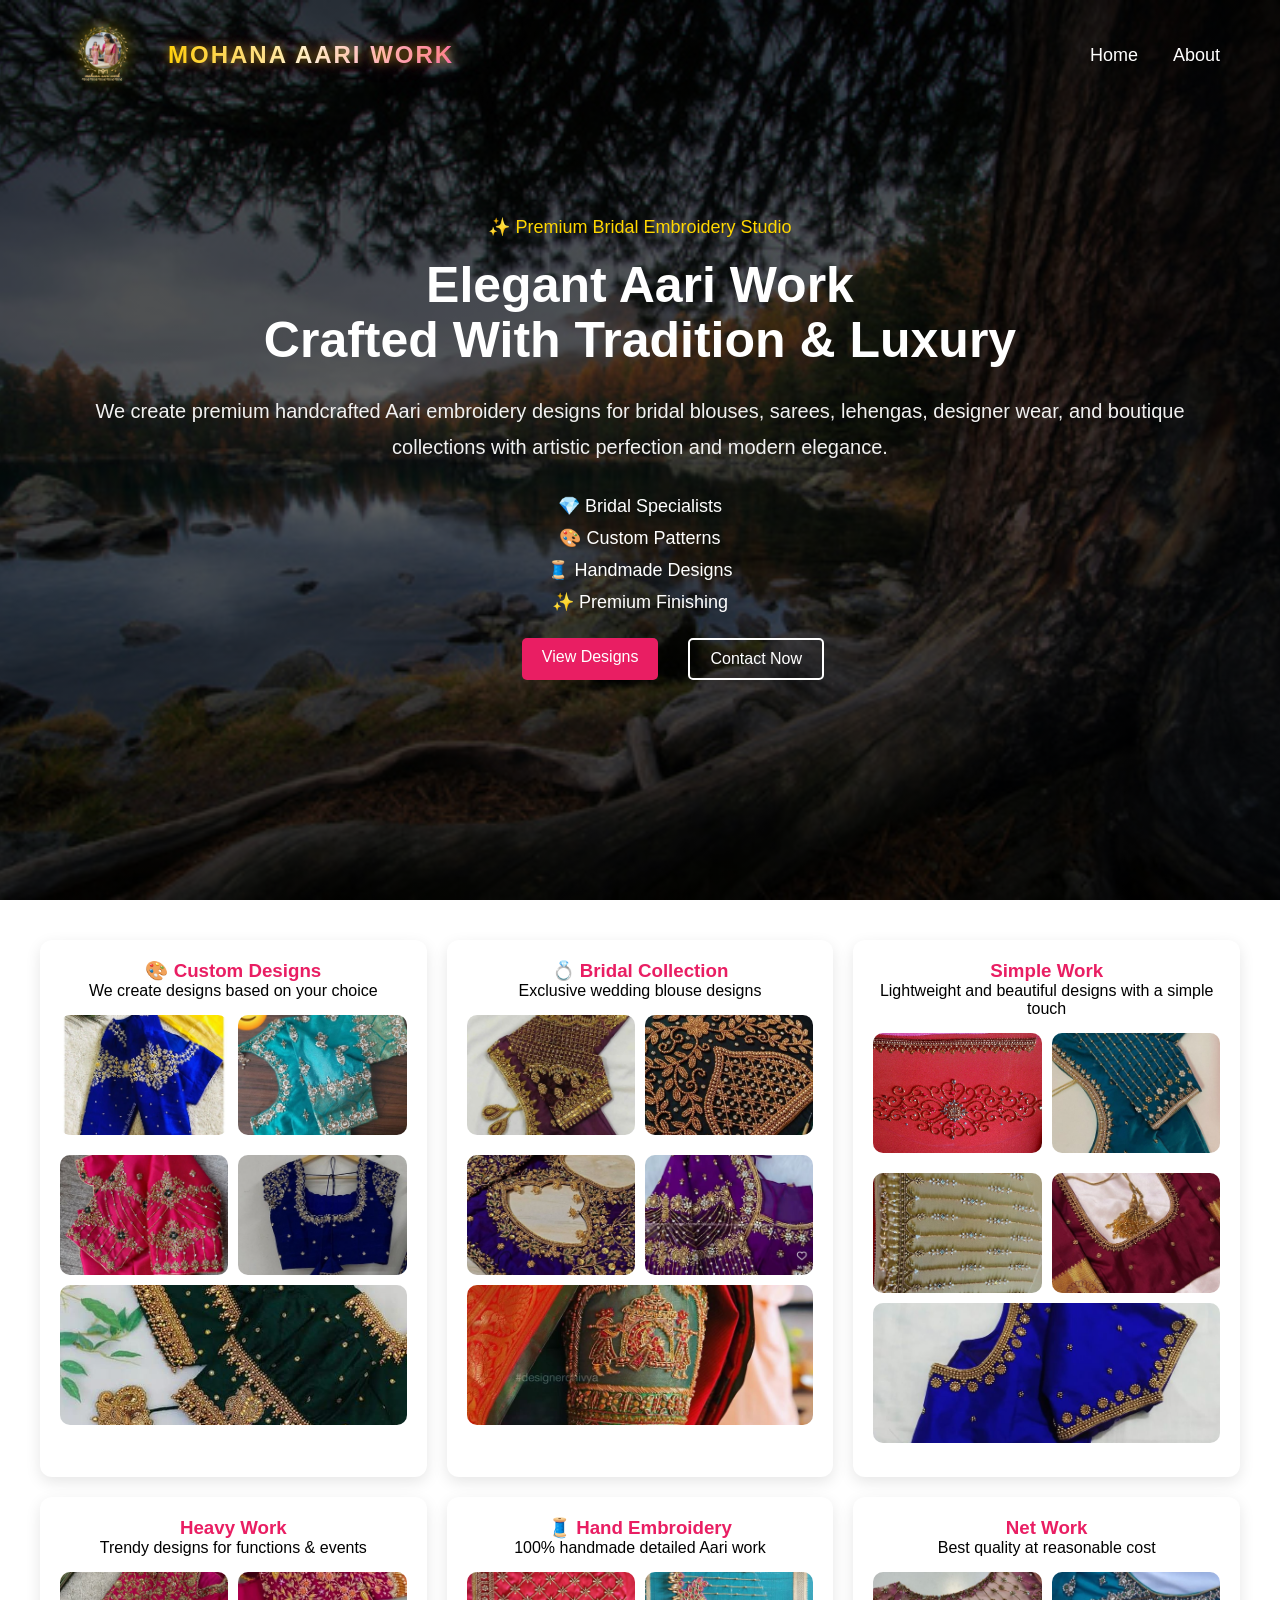
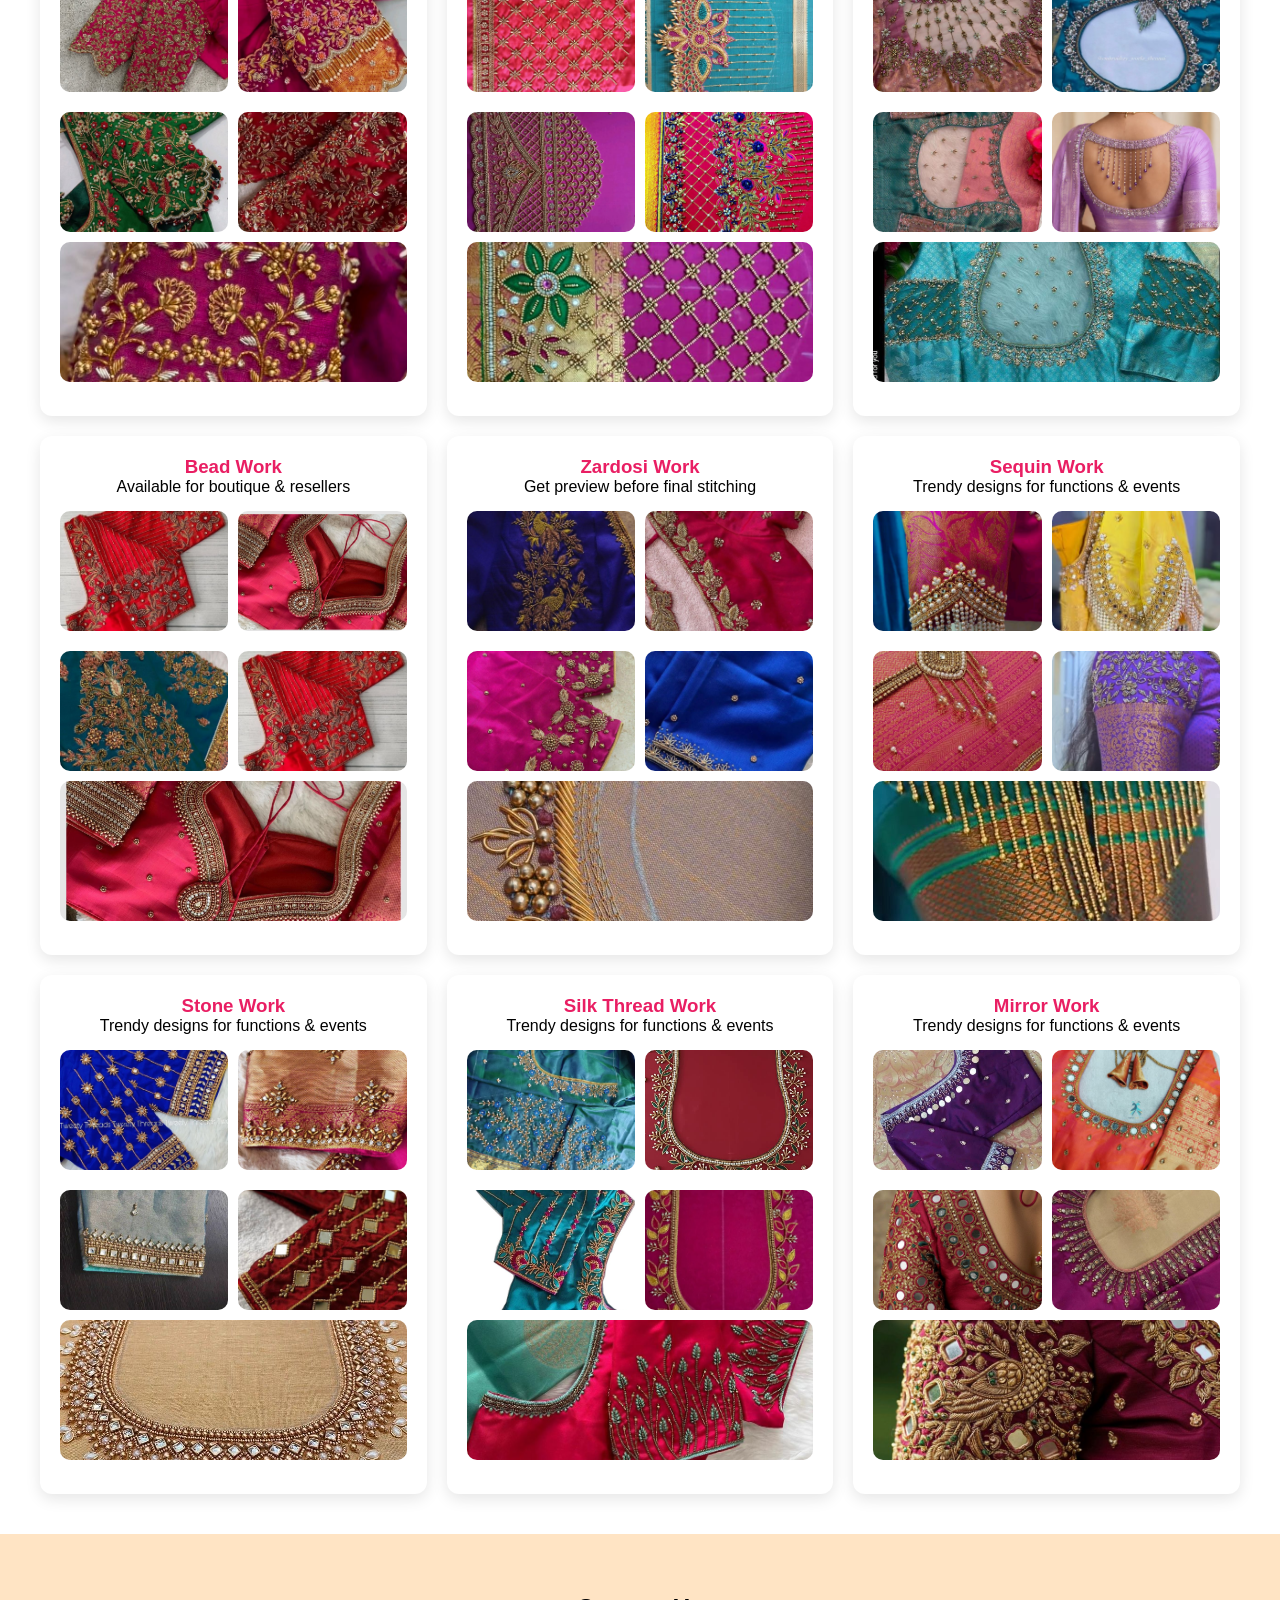
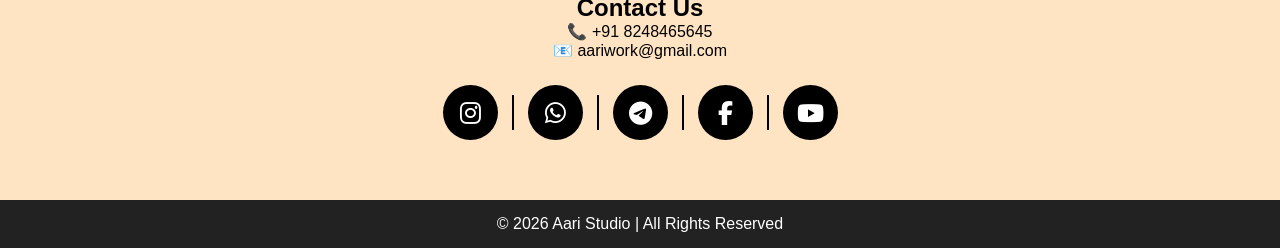
==== index.html @ a58f77e9 "First commit" ====
<!DOCTYPE html>
<html lang="en">
<head>
  <meta charset="UTF-8">
  <title>Aari Work Studio</title>
  <link rel="stylesheet" href="style.css">
 <link href="https://fonts.googleapis.com/css2?family=Cinzel:wght@600&family=Playfair+Display:ital,wght@1,600&display=swap" rel="stylesheet">
<link rel="stylesheet"
href="https://cdnjs.cloudflare.com/ajax/libs/font-awesome/6.5.1/css/all.min.css">
 <body>

<!-- Navbar -->
 <header>
<nav class="navbar">

  <div class="left">
    <img src="logo/20260506_164407.png" class="logo" alt="Logo">
        <div class="logo1">MOHANA AARI WORK</div>
</div>
      <ul class="nav-links">
        <li><a href="#home">Home</a></li>
        <li><a href="about.html">About</a></li>
      </ul>
    </div>

</nav>
</header>

    <section class="hero" id="home">

  <div class="hero-content">

    <span class="tagline">
      ✨ Premium Bridal Embroidery Studio
    </span>

    <h1>
      Elegant Aari Work <br>
      Crafted With Tradition & Luxury
    </h1>

    <p class="hero-subtitle">
      We create premium handcrafted Aari embroidery designs for bridal blouses,
      sarees, lehengas, designer wear, and boutique collections with artistic
      perfection and modern elegance.
    </p>
    <!-- FEATURES -->
    <div class="hero-features">
      <div class="feature-item">
        💎 Bridal Specialists
      </div>
      <div class="feature-item">
        🎨 Custom Patterns
      </div>
      <div class="feature-item">
        🧵 Handmade Designs
      </div>
      <div class="feature-item">
        ✨ Premium Finishing
      </div>
    </div>
 <div class="hero-buttons">
      <a href="work.html" class="btn">View Designs</a>
      <a href="#contact" class="btn secondary">Contact Now</a>
    </div>
  </div>
</section>

<!-- Features Section -->
<section class="features">

  <div class="feature-box">
    <h3>🎨 Custom Designs</h3>
    <p>We create designs based on your choice</p>
<div class="image-grid">
    <img src="Custom Designs/download (1).jpg">
    <img src="Custom Designs/download (2).jpg">
    <img src="Custom Designs/download (3).jpg">
    <img src="Custom Designs/download.jpg">
  </div>
  <img src="Custom Designs/download (4).jpg" alt="Custome Design">
  </div>

  <div class="feature-box">
    <h3>💍 Bridal Collection</h3>
    <p>Exclusive wedding blouse designs</p>
    <div class="image-grid">
    <img src="Bridel/download (4).jpg">
    <img src="Bridel\download (6).jpg">
    <img src="Bridel\download (9).jpg">
    <img src="Bridel\download (10).jpg">
  </div>
     <img src="Bridel\11.jpg" alt="Custom Design">
     
  </div>

  <div class="feature-box">
    <h3>Simple Work</h3>
    <p>Lightweight and beautiful designs with a simple touch</p>
    <div class="image-grid">
    <img src="Simple Work/15.jpg">
    <img src="Simple Work/download (5).jpg">
    <img src="Simple Work/download (7).jpg">
    <img src="Simple Work/Aari Work Designs-Affordable Price Range ➡️From Rs_500_- DM in Instagram⬇️ sunshine_fashion_and_aari.jpg">
  </div>
     <img src="Simple Work/download.jpg" alt="Custom Design">
  </div>

  <div class="feature-box">
    <h3>Heavy Work</h3>
    <p>Trendy designs for functions & events</p>
    <div class="image-grid">
    <img src="Heavy Work/download (1).jpg">
    <img src="Heavy Work/download (2).jpg">
    <img src="Heavy Work/download (3).jpg">
    <img src="Heavy Work/download.jpg">
  </div>
     <img src="Heavy Work/pink bridal blouse designs.jpg" alt="Custom Design">
  </div>

  <div class="feature-box">
    <h3>🧵 Hand Embroidery</h3>
    <p>100% handmade detailed Aari work</p>
    <div class="image-grid">
    <img src="Hand Embroidery/19.jpg">
    <img src="Hand Embroidery/20.jpg">
    <img src="Hand Embroidery/22.jpg">
    <img src="Hand Embroidery/26.jpg">
  </div>
     <img src="Hand Embroidery/21.jpg" alt="Custom Design">
  </div>

  <div class="feature-box">
    <h3>Net Work</h3>
    <p>Best quality at reasonable cost</p>
    <div class="image-grid">
    <img src="Chain Stitch/download (1).jpg">
    <img src="Chain Stitch/download (2).jpg">
    <img src="Chain Stitch/download (3).jpg">
    <img src="Chain Stitch/How to Look Expensive Everywhere (Without Spending Much).jpg">
  </div>
     <img src="Chain Stitch/download.jpg" alt="Custom Design">
  </div>

  <div class="feature-box">
    <h3>Bead Work</h3>
    <p>Available for boutique & resellers</p>
    <div class="image-grid">
    <img src="Bead/2.jpg">
    <img src="Bead/download (11).jpg">
    <img src="Bead/download (8).jpg">
    <img src="Bead/2.jpg">
  </div>
     <img src="Bead/download (11).jpg" alt="Custom Design">
  </div>

  <div class="feature-box">
    <h3>Zardosi Work</h3>
    <p>Get preview before final stitching</p>
    <div class="image-grid">
    <img src="Zardosi/12.jpg">
    <img src="Zardosi/9.jpg">
    <img src="Zardosi/14.jpg">
    <img src="Zardosi/8.jpg">
  </div>
     <img src="Zardosi/13.jpg" alt="Custom Design">
  </div>
   <div class="feature-box">
    <h3>Sequin Work</h3>
    <p>Trendy designs for functions & events</p>
    <div class="image-grid">
    <img src="Sequin/aari work designer blouse.jpg">
    <img src="Sequin/download (1).jpg">
    <img src="Sequin/Hand work.jpg">
    <img src="Sequin/download.jpg">
  </div>
     <img src="Sequin/download (2).jpg" alt="Custom Design">
  </div>
   <div class="feature-box">
    <h3>Stone Work</h3>
    <p>Trendy designs for functions & events</p>
    <div class="image-grid">
    <img src="Stone/1.jpg">
    <img src="Stone/17.jpg">
    <img src="Stone/4.jpg">
    <img src="Stone/7.jpg">
  </div>
     <img src="Stone/16.jpg" alt="Custom Design">
  </div>
  <div class="feature-box">
    <h3>Silk Thread Work</h3>
    <p>Trendy designs for functions & events</p>
    <div class="image-grid">
    <img src="Silk Thread/27.jpg">
    <img src="Silk Thread/29.jpg">
    <img src="Silk Thread/30.jpg">
    <img src="Silk Thread/Simple thread & bead blouse design.jpg">
  </div>
     <img src="Silk Thread/Top 50 Aari Work Blouse Design For Bridal.jpg" alt="Custom Design">
  </div>
  <div class="feature-box">
    <h3>Mirror Work</h3>
    <p>Trendy designs for functions & events</p>
    <div class="image-grid">
    <img src="mirror/3.jpg">
    <img src="mirror/6.jpg">
    <img src="mirror/5.jpg">
    <img src="mirror/18.jpg">
  </div>
     <img src="mirror/4.jpg" alt="Custom Design">
  </div>


</section>


<!-- Contact Section -->
<section id="contact" class="contact">
  <h2>Contact Us</h2>
  <p>📞 +91 8248465645</p>
  <p>📧 aariwork@gmail.com</p>
   <!-- SOCIAL MEDIA -->
  <div class="social-icons">

    <a href="https://www.instagram.com/mohana_aariwork_14/" target="_blank">
      <i class="fa-brands fa-instagram"></i>
    </a>

    <a href="#" 
      <i class="fa-brands fa-whatsapp"></i>
    </a>

    <a href="#" ">
      <i class="fa-brands fa-telegram"></i>
    </a>

    <a href="#" >
      <i class="fa-brands fa-facebook-f"></i>
    </a>

    <a href="#" >
      <i class="fa-brands fa-youtube"></i>
    </a>

  </div>
</section>

<!-- Footer -->
<footer>
  <p>© 2026 Aari Studio | All Rights Reserved</p>
</footer>

</body>
</html>
---- style.css ----
/* RESET */
* {
  margin: 0;
  padding: 0;
  box-sizing: border-box;
  font-family: Arial, sans-serif;
}

body {
  background: #f5f5f5;
  margin: 0;
  background:transparent;
}

/* NAVBAR */
.navbar {
  position: absolute;

  top: 0;
  left: 0;

  width: 100%;

  display: flex;

  justify-content: space-between;

  align-items: center;

  padding: 10px 60px;

  z-index: 100;
}

/* LOGO */
/* LEFT SIDE */
.left {
  display: flex;
  align-items: center;
  gap: 18px;
}

/* MAIN LOGO */
.logo {
  height: 90px;
  width: auto;
  border-radius: 50%;
  filter: drop-shadow(0 0 10px rgba(255,215,0,0.6));
  transition: 0.4s ease;
}

.logo:hover {
  transform: scale(1.05);
}

/* BRAND TITLE */
.logo1 {
  font-size: 24px;
  font-weight: bold;
  color: #fff;
  letter-spacing: 2px;
  text-transform: uppercase;
  font-family: 'Poppins', sans-serif;

  background: linear-gradient(90deg, #ffd700, #fff, #ff69b4);
  -webkit-background-clip: text;
  -webkit-text-fill-color: transparent;

  text-shadow:
      0 0 10px rgba(255,215,0,0.5),
      0 0 20px rgba(255,105,180,0.4);

  animation: glowText 3s infinite alternate;
}

@keyframes glowText {
  from {
    filter: brightness(1);
  }

  to {
    filter: brightness(1.2);
  }
}


/* TEXT + MENU COLUMN */
.title-menu {
  display: flex;
  flex-direction: column;
}

.nav-links {
  display: flex;
  list-style: none;
  gap: 35px;
}

.nav-links li {
  display: inline-block;
}

.nav-links a {
  color: white;
  text-decoration: none;
  font-size: 18px;
  font-weight: 500; 
  transition: 0.3s;
}

.nav-links a:hover {
  color: #ff69b4;
}

/* HERO */
/* HERO SECTION */
.hero {
  height: 100vh;

  background:
    linear-gradient(rgba(0,0,0,0.6), rgba(0,0,0,0.6)),
    url('background/back.jpg');

  background-size: cover;
  background-position: center;

  display: flex;
  align-items: center;

  padding: 0 80px;

  position: relative;
}

/* HERO CONTENT */
.hero h1 {
  font-size: 58px;

  line-height: 1.15;

  margin-bottom: 25px;

  color: white;

  font-weight: 800;
}

/* TAGLINE */
.tagline {
  display: inline-block;

  color: #ffd700;

  font-size: 18px;

  margin-bottom: 20px;

  font-weight: 500;
}

/* MAIN TITLE */
.hero h1 {
  font-size: 50px;

  line-height: 1.1;

  margin-bottom: 25px;

  color: white;

  font-weight: 800;
}

/* DESCRIPTION */
.hero-subtitle {
  font-size: 20px;

  line-height: 1.8;

  color: #f1f1f1;

  margin-bottom: 30px;
}
/* FEATURE AREA */
.hero-features {
  display: flex;

  flex-direction: column;

  gap: 10px;

  margin-top: 25px;
}

/* FEATURE ITEM */
.feature-item {
  color: white;

  font-size: 18px;

  font-weight: 500;
  align-items: first baseline;
}

/* BUTTON AREA */
.hero-buttons {
  display: flex;

  gap: 20px;

  margin-top: 20px;

  margin-bottom: 0px;
  margin-left: 39%;
}

/* BUTTON */
.btn {
  padding: 10px 20px;
  background: #e91e63;
  color: white;
  text-decoration: none;
  border-radius: 5px;
  margin: 5px;
}

.btn.secondary {
  background: transparent;
  border: 2px solid white;
}

/* SECTIONS */
section {
  padding: 60px 20px;
  text-align: center;
}

.home { background: #f8e8ee; }
.work { background: #fff; }
.about { background: #f4f4f4; }
.contact { background: #ffe4c4; }

/* GRID */
.grid {
  display: grid;
  grid-template-columns: repeat(auto-fit, minmax(150px, 1fr));
  gap: 20px;
  margin-top: 20px;
}

.grid img {
  width: 100%;
  height: 300px;
  object-fit: cover;
  border-radius: 10px;
  transition: 0.3s;
}

.grid img:hover {
  transform: scale(1.05);
}

/* CARDS */
.card {
  background: white;
  padding: 10px;
  border-radius: 10px;
  text-align: center;
  box-shadow: 0 2px 10px rgba(0,0,0,0.1);
}

.card img {
  width: auto;
  height: 100%;
  object-fit: cover;
  border-radius: 10px;
}

.price {
  margin-top: 10px;
  font-size: 18px;
  font-weight: bold;
  color: #e91e63;
}

/* FEATURES */
.features {
  display: grid;
  grid-template-columns: repeat(3, 1fr);
  gap: 20px;
  padding: 40px;
}
@media (max-width: 768px) {
  .features {
    grid-template-columns: 1fr;
  }
}

.feature-box {
  background: white;
  padding: 20px;
  border-radius: 12px;
  text-align: center;
  box-shadow: 0 5px 15px rgba(0,0,0,0.1);
  transition: 0.3s;
  overflow: hidden;
}

.feature-box:hover {
  transform: translateY(-8px) scale(1.03);
  box-shadow: 0 10px 25px rgba(0,0,0,0.2);
}

.feature-box h3 {
  color: #e91e63;
}

.feature-box img {
  width: 100%;
  height: 140px;
  object-fit: cover;
  border-radius: 10px;
  margin-bottom: 10px;
  transition: 0.3s;
}

.feature-box:hover img {
  transform: scale(1.1);
}
/* 2x2 IMAGE GRID INSIDE BOX */
.image-grid {
  display: grid;

  grid-template-columns: repeat(2, 1fr);

  gap: 10px;

  margin-top: 15px;
}

.image-grid img {
  width: 100%;

  height: 120px;

  object-fit: cover;

  border-radius: 10px;

  transition: 0.3s;
}

.image-grid img:hover {
  transform: scale(1.05);
}


/* ABOUT PAGE */
.about-hero {
  background: linear-gradient(rgba(0,0,0,0.6), rgba(0,0,0,0.6)),
              url('sample4.jpg');
  background-size: cover;
  background-position: center;
  color: white;
  text-align: center;
  padding: 80px 20px;
}

.about-section {
  display: flex;
  align-items: center;
  gap: 30px;
  padding: 50px;
  flex-wrap: wrap;
}

.about-image img {
  width: 300px;
  border-radius: 10px;
}

/* WHY SECTION */
.why {
  text-align: center;
  padding: 40px;
}

.why-grid {
  display: grid;
  grid-template-columns: repeat(auto-fit, minmax(200px, 1fr));
  gap: 20px;
}

.why-card {
  background: white;
  padding: 20px;
  border-radius: 10px;
  box-shadow: 0 5px 15px rgba(0,0,0,0.1);
  transition: 0.3s;
}

.why-card:hover {
  transform: translateY(-5px);
}

/* FOOTER */
footer {
  background: #222;
  color: white;
  text-align: center;
  padding: 15px;
}

.menu-toggle {
  display: none;
  font-size: 28px;
  cursor: pointer;
}

.social-icons{
    display:flex;
    justify-content:center;
    align-items:center;
    gap:30px;
    margin-top:25px;
    flex-wrap:wrap;
}

.social-icons a{
    width:55px;
    height:55px;

    display:flex;
    justify-content:center;
    align-items:center;

    background:black;
    color:white;

    border-radius:50%;
    font-size:24px;

    text-decoration:none;

    transition:0.3s ease;
    position:relative;
}

/* Vertical Line */
.social-icons a::after{
    content:"";
    position:absolute;
    right:-16px;
    width:2px;
    height:35px;
    background:black;
}

/* Remove Last Line */
.social-icons a:last-child::after{
    display:none;
}

/* Hover Effect */
.social-icons a:hover{
    background:white;
    color:black;
    border:2px solid black;
    transform:translateY(-6px) scale(1.1);
}
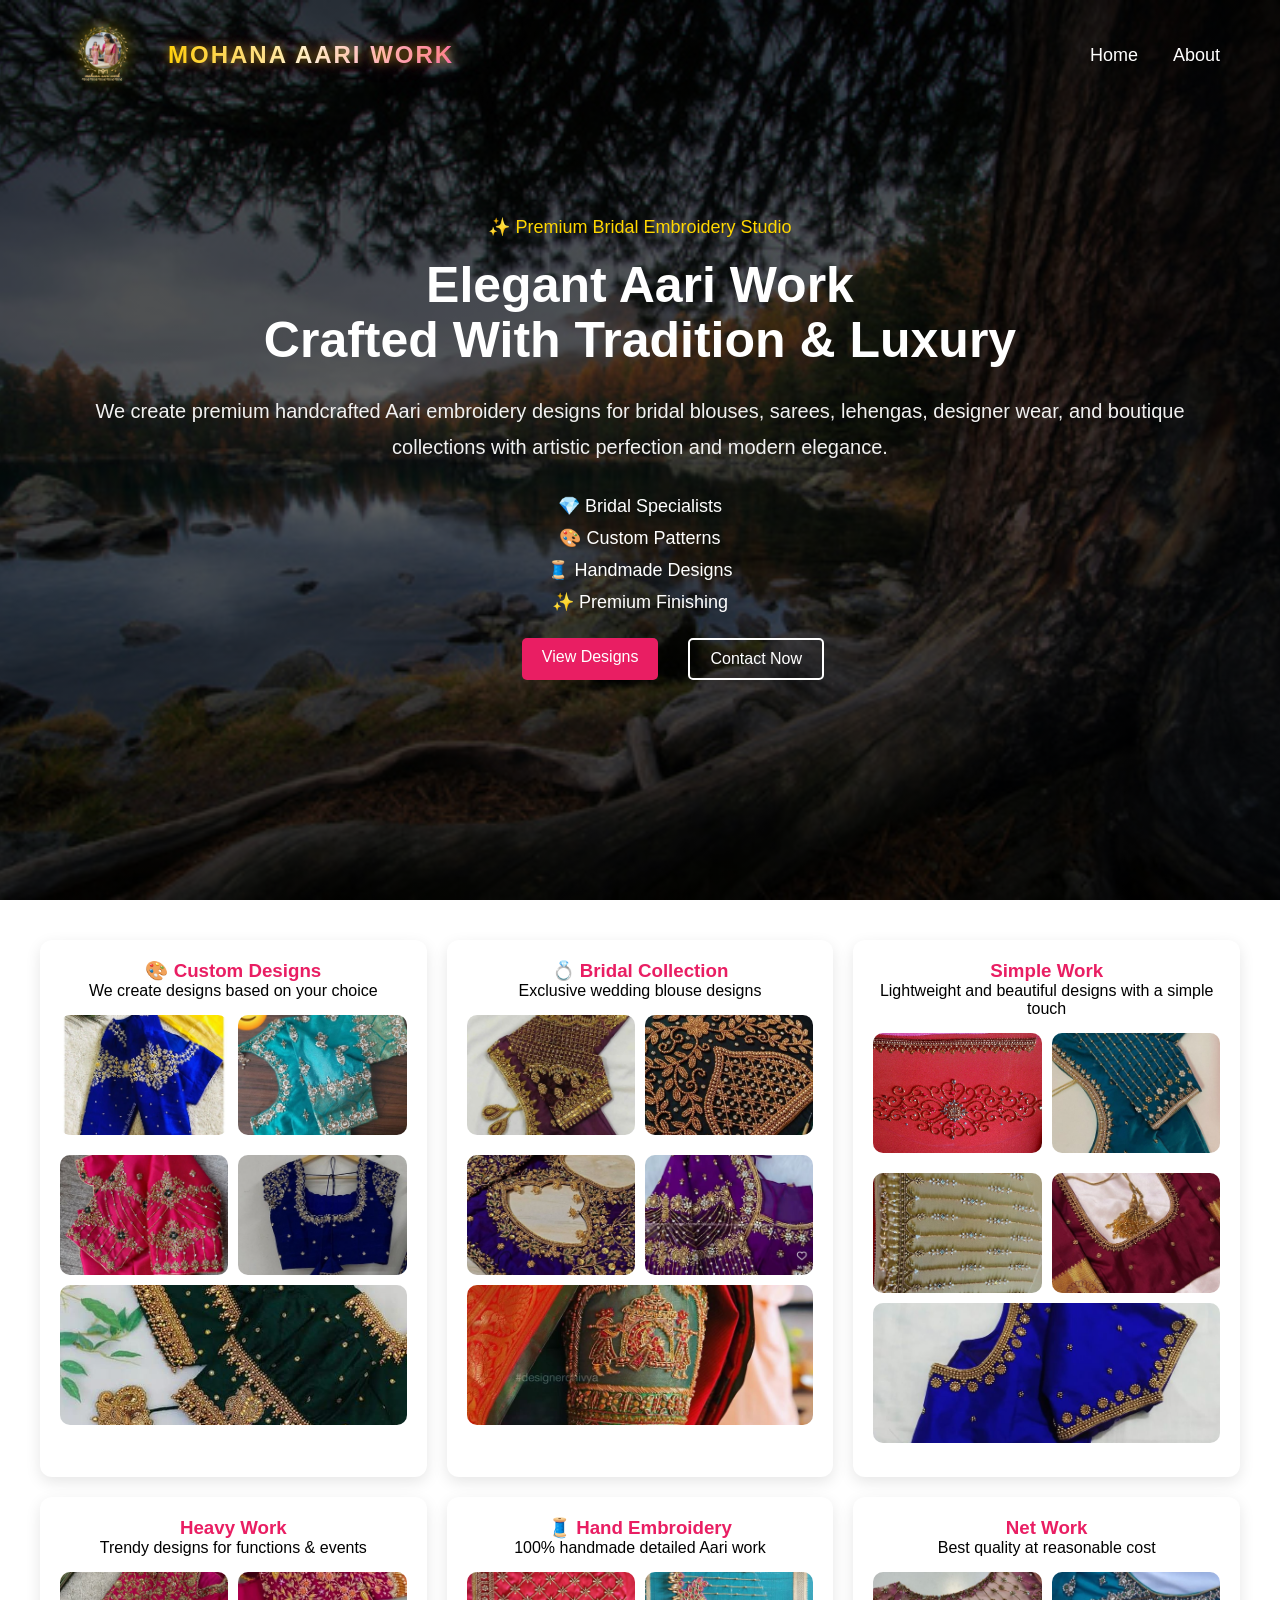
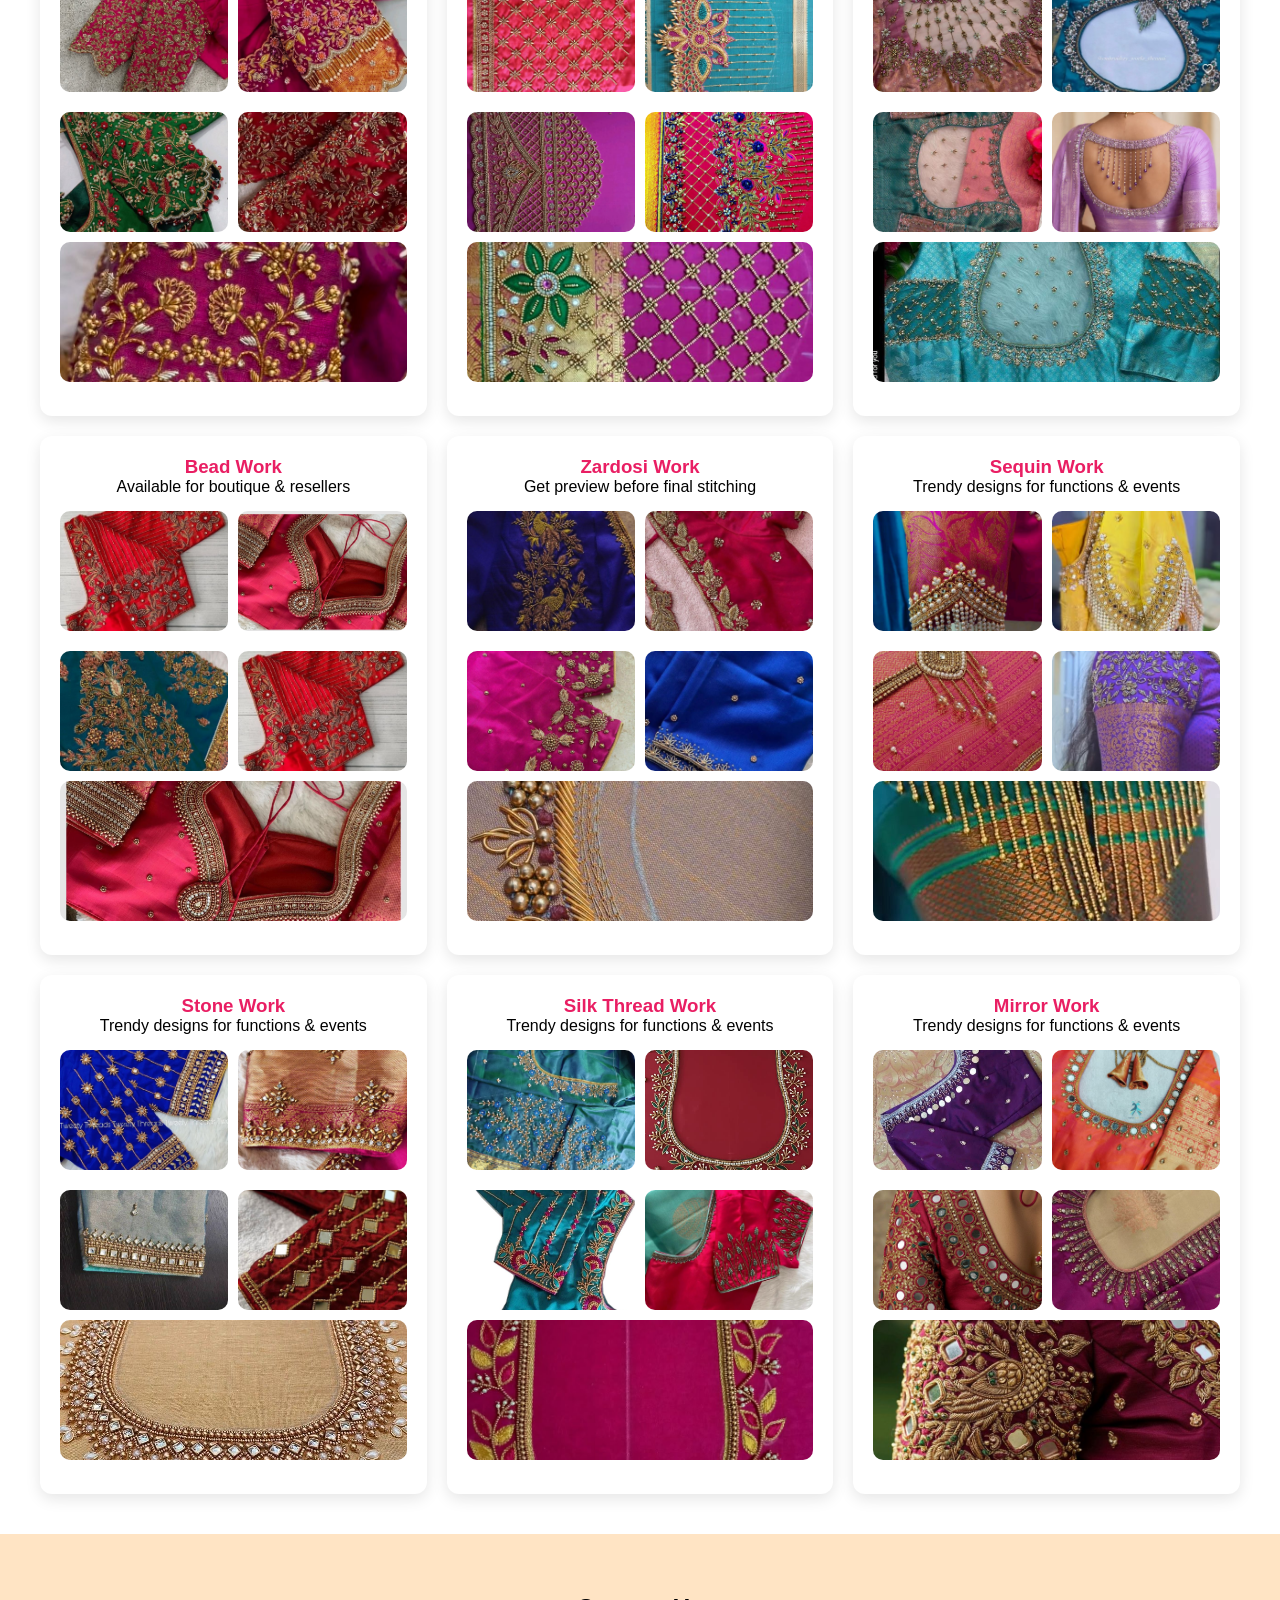
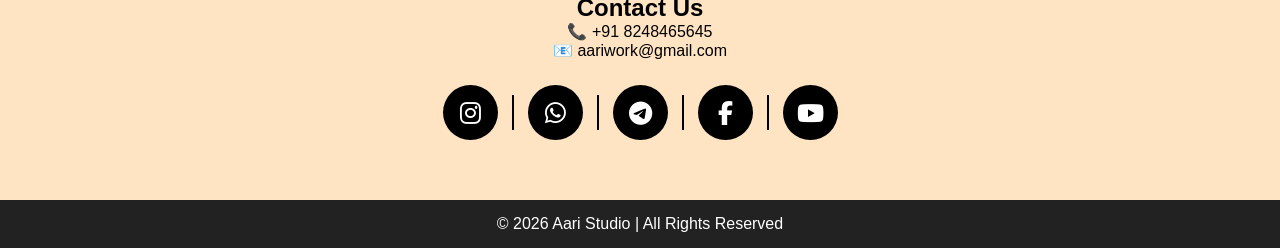
==== commit 6f8f1b30: "fix the images" ====
--- a/index.html
+++ b/index.html
@@ -4,6 +4,7 @@
   <meta charset="UTF-8">
   <title>Aari Work Studio</title>
   <link rel="stylesheet" href="style.css">
+  <meta name="viewport" content="width=device-width, initial-scale=1.0">
  <link href="https://fonts.googleapis.com/css2?family=Cinzel:wght@600&family=Playfair+Display:ital,wght@1,600&display=swap" rel="stylesheet">
 <link rel="stylesheet"
 href="https://cdnjs.cloudflare.com/ajax/libs/font-awesome/6.5.1/css/all.min.css">
@@ -101,7 +102,7 @@
     <img src="Simple Work/15.jpg">
     <img src="Simple Work/download (5).jpg">
     <img src="Simple Work/download (7).jpg">
-    <img src="Simple Work/Aari Work Designs-Affordable Price Range ➡️From Rs_500_- DM in Instagram⬇️ sunshine_fashion_and_aari.jpg">
+    <img src="Simple Work/16.jpg">
   </div>
      <img src="Simple Work/download.jpg" alt="Custom Design">
   </div>
@@ -115,7 +116,7 @@
     <img src="Heavy Work/download (3).jpg">
     <img src="Heavy Work/download.jpg">
   </div>
-     <img src="Heavy Work/pink bridal blouse designs.jpg" alt="Custom Design">
+     <img src="Heavy Work/1.jpg" alt="Custom Design">
   </div>
 
   <div class="feature-box">
@@ -137,7 +138,7 @@
     <img src="Chain Stitch/download (1).jpg">
     <img src="Chain Stitch/download (2).jpg">
     <img src="Chain Stitch/download (3).jpg">
-    <img src="Chain Stitch/How to Look Expensive Everywhere (Without Spending Much).jpg">
+    <img src="Chain Stitch/2.jpg">
   </div>
      <img src="Chain Stitch/download.jpg" alt="Custom Design">
   </div>
@@ -194,9 +195,9 @@
     <img src="Silk Thread/27.jpg">
     <img src="Silk Thread/29.jpg">
     <img src="Silk Thread/30.jpg">
-    <img src="Silk Thread/Simple thread & bead blouse design.jpg">
-  </div>
-     <img src="Silk Thread/Top 50 Aari Work Blouse Design For Bridal.jpg" alt="Custom Design">
+    <img src="Silk Thread/31.jpg">
+  </div>
+     <img src="Silk Thread/32.jpg" alt="Custom Design">
   </div>
   <div class="feature-box">
     <h3>Mirror Work</h3>
--- a/style.css
+++ b/style.css
@@ -467,4 +467,129 @@
     color:black;
     border:2px solid black;
     transform:translateY(-6px) scale(1.1);
+}
+
+/* =========================
+   MOBILE RESPONSIVE DESIGN
+========================= */
+@media (max-width: 768px) {
+
+  /* NAVBAR */
+  .navbar {
+    padding: 10px 20px;
+    flex-direction: row;
+    align-items: center;
+  }
+
+  .left {
+    gap: 10px;
+  }
+
+  .logo {
+    height: 50px;
+  }
+
+  .logo1 {
+    font-size: 18px;
+    letter-spacing: 1px;
+  }
+
+  .nav-links {
+    gap: 15px;
+  }
+
+  .nav-links a {
+    font-size: 14px;
+  }
+
+  /* HERO */
+  .hero {
+    padding: 20px;
+    justify-content: center;
+    text-align: center;
+    height: 100vh;
+  }
+
+  .hero-content {
+    width: 100%;
+  }
+
+  .tagline {
+    font-size: 15px;
+  }
+
+  .hero h1 {
+    font-size: 38px;
+    line-height: 1.2;
+    margin-bottom: 20px;
+  }
+
+  .hero-subtitle {
+    font-size: 16px;
+    line-height: 1.7;
+    margin-bottom: 25px;
+  }
+
+  /* FEATURES */
+  .hero-features {
+    align-items: center;
+    gap: 8px;
+  }
+
+  .feature-item {
+    font-size: 16px;
+  }
+
+  /* BUTTONS */
+  .hero-buttons {
+    margin-left: 0;
+    justify-content: center;
+    flex-direction: column;
+    align-items: center;
+    gap: 12px;
+  }
+
+  .btn {
+    width: 80%;
+    text-align: center;
+    padding: 12px;
+    font-size: 16px;
+  }
+
+  /* ABOUT */
+  .about-section {
+    padding: 20px;
+    flex-direction: column;
+  }
+
+  .about-image img {
+    width: 100%;
+    max-width: 300px;
+  }
+
+  /* FEATURES GRID */
+  .features {
+    grid-template-columns: 1fr;
+    padding: 20px;
+  }
+
+  /* IMAGE GRID */
+  .image-grid img {
+    height: 100px;
+  }
+
+  /* SOCIAL */
+  .social-icons {
+    gap: 15px;
+  }
+
+  .social-icons a {
+    width: 45px;
+    height: 45px;
+    font-size: 20px;
+  }
+
+  .social-icons a::after {
+    display: none;
+  }
 }
